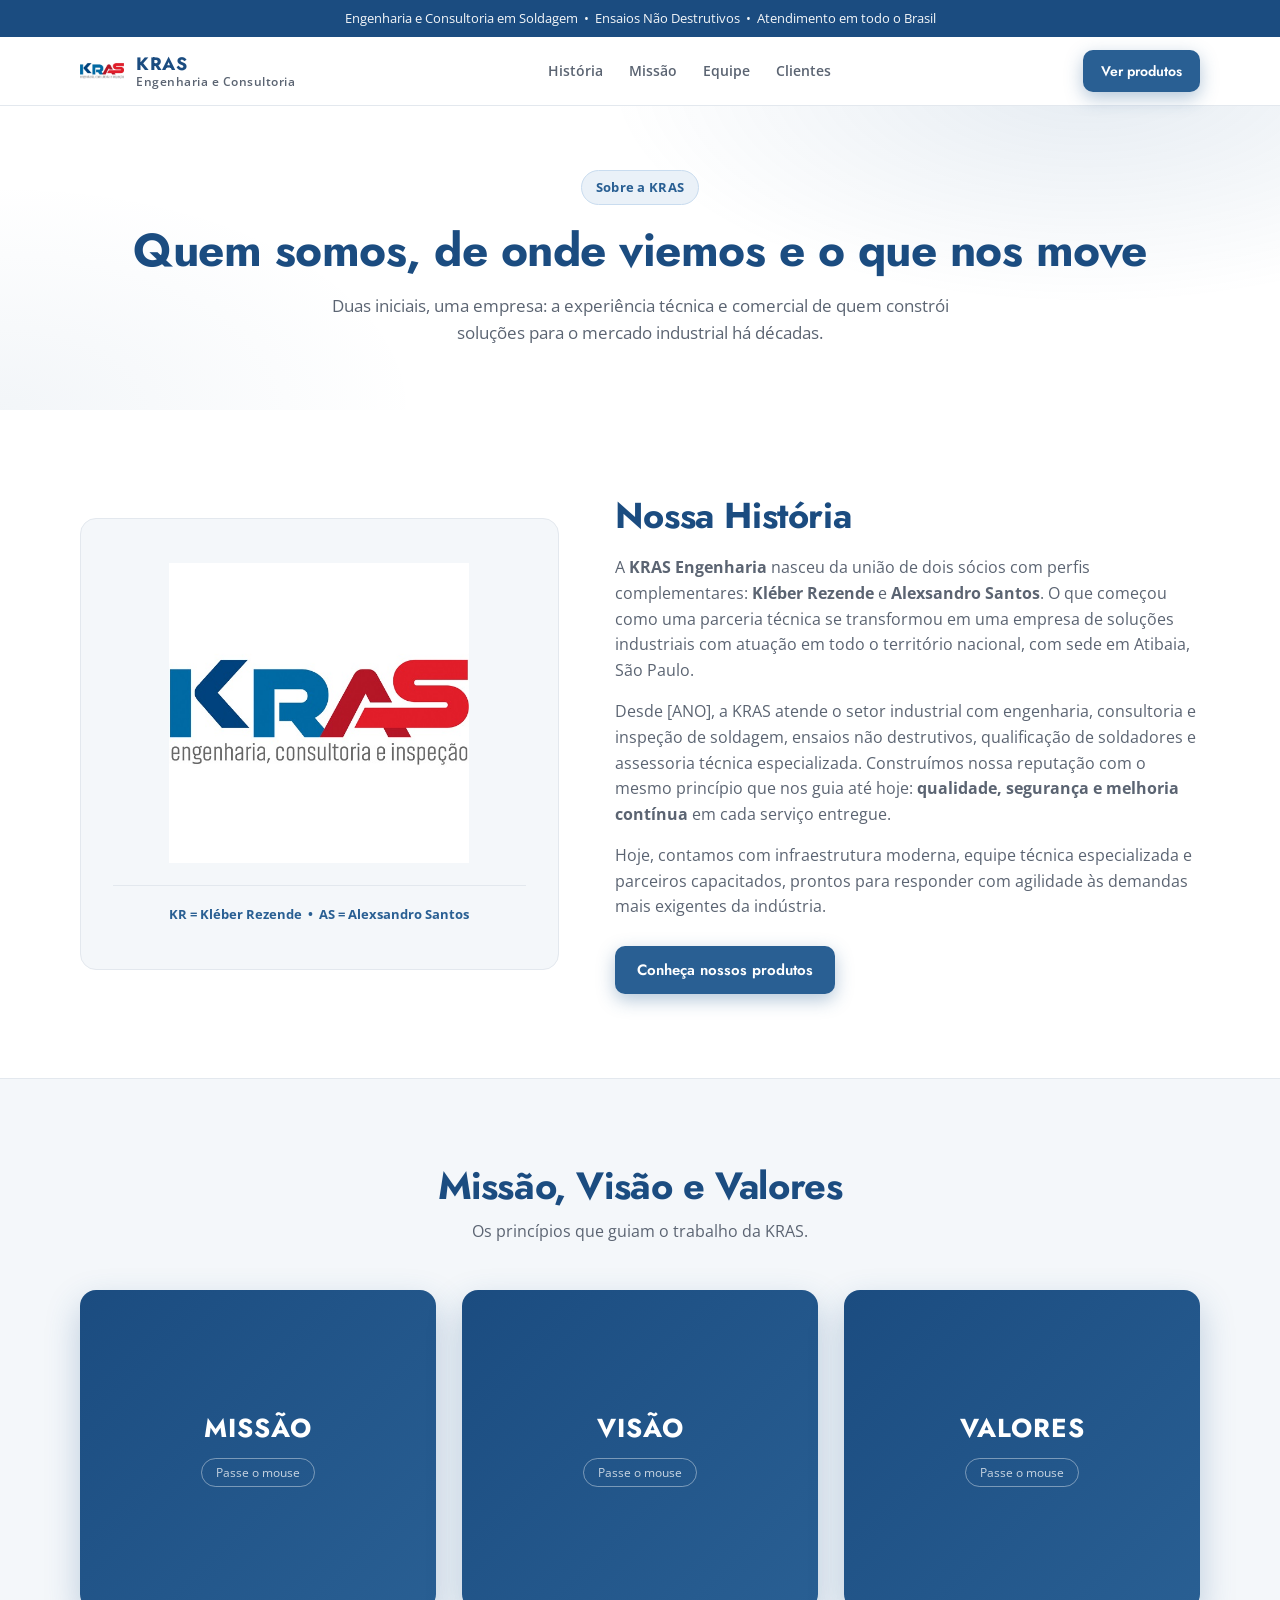
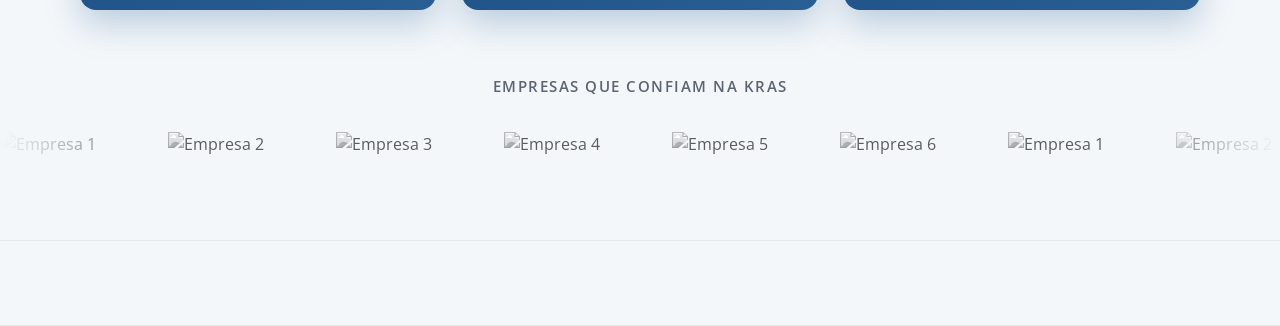
==== sobre.html @ 5ee3676a "Add files via upload" ====
<!DOCTYPE html>
<html lang="pt-BR">
<head>
  <meta charset="UTF-8">
  <meta name="viewport" content="width=device-width, initial-scale=1.0">
  <title>Sobre Nós | KRAS Engenharia</title>
  <link rel="stylesheet" href="sobre.css">
</head>
<body>

  <!-- Barra de anúncio superior -->
  <div class="topbar">
    <p>Engenharia e Consultoria em Soldagem &nbsp;•&nbsp; Ensaios Não Destrutivos &nbsp;•&nbsp; Atendimento em todo o Brasil</p>
  </div>

  <!-- Navegação -->
  <header class="nav">
    <div class="nav-inner">
      <a href="index.html" class="logo">
        <img src="logo.jpg" alt="KRAS" class="logo-img">
        <span class="logo-text">KRAS <span class="logo-sub">Engenharia e Consultoria</span></span>
      </a>
      <nav class="nav-links">
        <a href="#historia">História</a>
        <a href="#missao">Missão</a>
        <a href="#equipe">Equipe</a>
        <a href="#clientes">Clientes</a>
      </nav>
      <a href="index.html" class="btn btn-primary btn-nav">Ver produtos</a>
    </div>
  </header>

  <!-- Cabeçalho da página -->
  <section class="page-hero">
    <div class="container">
      <span class="badge-soft">Sobre a KRAS</span>
      <h1>Quem somos, de onde viemos e o que nos move</h1>
      <p>Duas iniciais, uma empresa: a experiência técnica e comercial de quem constrói soluções para o mercado industrial há décadas.</p>
    </div>
  </section>

  <!-- HISTÓRIA -->
  <section class="section" id="historia">
    <div class="container">
      <div class="historia-grid">
        <div class="historia-logo">
          <img src="logo.jpg" alt="Logo KRAS" class="historia-logo-img">
          <span class="historia-badge">KR = Kléber Rezende &nbsp;•&nbsp; AS = Alexsandro Santos</span>
        </div>
        <div class="historia-texto">
          <h2>Nossa História</h2>
          <!-- EDITAR: substitua o texto abaixo pela versão oficial -->
          <p>
            A <strong>KRAS Engenharia</strong> nasceu da união de dois sócios com perfis complementares:
            <strong>Kléber Rezende</strong> e <strong>Alexsandro Santos</strong>. O que começou como uma
            parceria técnica se transformou em uma empresa de soluções industriais com atuação em todo o
            território nacional, com sede em Atibaia, São Paulo.
          </p>
          <p>
            <!-- EDITAR: informe o ano de fundação no lugar de [ANO] -->
            Desde [ANO], a KRAS atende o setor industrial com engenharia, consultoria e inspeção de soldagem,
            ensaios não destrutivos, qualificação de soldadores e assessoria técnica especializada. Construímos
            nossa reputação com o mesmo princípio que nos guia até hoje: <strong>qualidade, segurança e
            melhoria contínua</strong> em cada serviço entregue.
          </p>
          <p>
            Hoje, contamos com infraestrutura moderna, equipe técnica especializada e parceiros capacitados,
            prontos para responder com agilidade às demandas mais exigentes da indústria.
          </p>
          <a href="index.html" class="btn btn-primary">Conheça nossos produtos</a>
        </div>
      </div>
    </div>
  </section>

  <!-- MISSÃO, VISÃO E VALORES (flip cards SEM ícone) -->
  <section class="section section-alt" id="missao">
    <div class="container">
      <h2 class="section-title">Missão, Visão e Valores</h2>
      <p class="section-sub">Os princípios que guiam o trabalho da KRAS.</p>
      <div class="flip-grid">

        <!-- Card: Missão -->
        <div class="flip-card" tabindex="0">
          <div class="flip-inner">
            <div class="flip-face flip-front">
              <h3>Missão</h3>
              <span class="flip-hint">Passe o mouse</span>
            </div>
            <div class="flip-face flip-back">
              <p>Oferecer soluções confiáveis em engenharia, soldagem e ensaios não destrutivos, com qualidade, segurança e melhoria contínua.</p>
            </div>
          </div>
        </div>

        <!-- Card: Visão -->
        <div class="flip-card" tabindex="0">
          <div class="flip-inner">
            <div class="flip-face flip-front">
              <h3>Visão</h3>
              <span class="flip-hint">Passe o mouse</span>
            </div>
            <div class="flip-face flip-back">
              <p>Ser referência nacional em inspeção e consultoria industrial, reconhecida pela excelência técnica e atendimento ágil.</p>
            </div>
          </div>
        </div>

        <!-- Card: Valores -->
        <div class="flip-card" tabindex="0">
          <div class="flip-inner">
            <div class="flip-face flip-front">
              <h3>Valores</h3>
              <span class="flip-hint">Passe o mouse</span>
            </div>
            <div class="flip-face flip-back">
              <ul>
                <li>Qualidade técnica</li>
                <li>Segurança em primeiro lugar</li>
                <li>Compromisso com o cliente</li>
                <li>Melhoria contínua</li>
              </ul>
            </div>
          </div>
        </div>

      </div>
    </div>
    <!-- CARROSSEL DE LOGOS (loop infinito) -->
<section class="logos" id="clientes">
  <p class="logos-title">Empresas que confiam na KRAS</p>
  <div class="logos-viewport">
    <div class="logos-track">
      <!-- EDITAR: troque cada item pelo logo real -->
      <img src="imagens/logo-parceiro-1.png" alt="Empresa 1">
      <img src="imagens/logo-parceiro-2.png" alt="Empresa 2">
      <img src="imagens/logo-parceiro-3.png" alt="Empresa 3">
      <img src="imagens/logo-parceiro-4.png" alt="Empresa 4">
      <img src="imagens/logo-parceiro-5.png" alt="Empresa 5">
      <img src="imagens/logo-parceiro-6.png" alt="Empresa 6">
      <!-- duplicado para o loop infinito -->
      <img src="imagens/logo-parceiro-1.png" alt="Empresa 1">
      <img src="imagens/logo-parceiro-2.png" alt="Empresa 2">
      <img src="imagens/logo-parceiro-3.png" alt="Empresa 3">
      <img src="imagens/logo-parceiro-4.png" alt="Empresa 4">
      <img src="imagens/logo-parceiro-5.png" alt="Empresa 5">
      <img src="imagens/logo-parceiro-6.png" alt="Empresa 6">
    </div>
  </div>
</section>
  </section>
---- sobre.css ----
/* ===== Cores oficiais KRAS — site: criacaodesitestlg.com.br/kras ===== */
@import url('https://fonts.googleapis.com/css2?family=Jost:wght@400;500;600;700;800&family=Open+Sans:wght@400;500;600;700&display=swap');

:root {
  --azul: #295F93;            /* Azul oficial KRAS */
  --azul-escuro: #1B4C80;     /* Derivado do azul oficial */
  --azul-claro: #eaf1f8;
  --azul-noite: #0F2440;      /* Footer e blocos escuros */
  --fundo: #ffffff;
  --fundo-alt: #f4f7fa;
  --texto: #1f2937;
  --texto-suave: #5b6472;
  --borda: #e3e8ee;
  --radius: 16px;
  --fonte-titulo: 'Jost', sans-serif;
  --fonte-texto: 'Open Sans', sans-serif;
}

* { margin: 0; padding: 0; box-sizing: border-box; }
html { scroll-behavior: smooth; }

body {
  font-family: var(--fonte-texto);
  background: var(--fundo);
  color: var(--texto);
  line-height: 1.6;
}

a { color: inherit; text-decoration: none; }
img { max-width: 100%; display: block; }

h1, h2, h3, h4, h5, h6 {
  font-family: var(--fonte-titulo);
  line-height: 1.2;
  color: var(--azul-escuro);
  font-weight: 700;
}

.container { width: min(1120px, 92%); margin: 0 auto; }

/* ===== Topbar ===== */
.topbar {
  background: var(--azul-escuro);
  text-align: center;
  padding: 8px 16px;
  font-size: 13px;
  color: #ffffff;
}
.topbar p { opacity: .95; }

/* ===== Navegação ===== */
.nav {
  position: sticky;
  top: 0;
  z-index: 50;
  background: rgba(255, 255, 255, .96);
  backdrop-filter: blur(12px);
  border-bottom: 1px solid var(--borda);
}
.nav-inner {
  width: min(1120px, 92%);
  margin: 0 auto;
  display: flex;
  align-items: center;
  justify-content: space-between;
  gap: 16px;
  padding: 12px 0;
}
.logo { display: flex; align-items: center; gap: 12px; }
.logo-img { height: 44px; width: auto; }
.logo-img-sm { height: 34px; }
.logo-text {
  display: flex; flex-direction: column; line-height: 1.15;
  font-family: var(--fonte-titulo);
  font-weight: 700; color: var(--azul-escuro); font-size: 18px; letter-spacing: .5px;
}
.logo-sub { font-size: 11.5px; font-weight: 600; color: var(--texto-suave); font-family: var(--fonte-texto); }
.nav-links { display: flex; gap: 26px; font-size: 14px; color: var(--texto-suave); }
.nav-links a { transition: color .2s; font-weight: 600; }
.nav-links a:hover { color: var(--azul); }

/* ===== Botões (azul oficial — igual ao site de referência) ===== */
.btn {
  display: inline-flex; align-items: center; justify-content: center;
  gap: 8px;
  font-family: var(--fonte-titulo);
  font-weight: 600;
  border-radius: 10px;
  padding: 12px 22px;
  font-size: 15px;
  transition: transform .2s, box-shadow .2s, background .2s;
  cursor: pointer;
  border: none;
}
.btn-primary {
  background: var(--azul);
  color: #ffffff;
  box-shadow: 0 6px 18px rgba(41, 95, 147, .35);
}
.btn-primary:hover {
  background: var(--azul-escuro);
  transform: translateY(-2px);
  box-shadow: 0 10px 24px rgba(41, 95, 147, .45);
}
.btn-lg { padding: 16px 30px; font-size: 16px; }
.btn-nav { padding: 10px 18px; font-size: 14px; }

/* ===== Cabeçalho da página ===== */
.page-hero {
  padding: 64px 0;
  background:
    radial-gradient(800px 380px at 85% -10%, rgba(41, 95, 147, .12), transparent 60%),
    radial-gradient(700px 380px at 0% 100%, rgba(41, 95, 147, .06), transparent 60%);
  text-align: center;
}
.badge-soft {
  display: inline-block;
  background: var(--azul-claro);
  border: 1px solid #c9dcef;
  color: var(--azul);
  padding: 6px 14px;
  border-radius: 999px;
  font-size: 13px;
  font-weight: 700;
  letter-spacing: .3px;
  margin-bottom: 18px;
}
.page-hero h1 {
  font-size: clamp(30px, 4.4vw, 46px);
  font-weight: 700;
  letter-spacing: -.5px;
  margin-bottom: 14px;
}
.page-hero p { color: var(--texto-suave); font-size: 17px; max-width: 640px; margin: 0 auto; }

/* ===== Seções ===== */
.section { padding: 84px 0; }
.section-alt { background: var(--fundo-alt); border-block: 1px solid var(--borda); }
.section-title {
  font-size: clamp(26px, 3.4vw, 38px);
  font-weight: 700;
  text-align: center;
  margin-bottom: 10px;
  letter-spacing: -.4px;
  color: var(--azul-escuro);
}
.section-sub { text-align: center; color: var(--texto-suave); margin-bottom: 46px; font-size: 16px; }

/* ===== História ===== */
.historia-grid {
  display: grid;
  grid-template-columns: .9fr 1.1fr;
  align-items: center;
  gap: 56px;
}
.historia-logo {
  display: flex;
  flex-direction: column;
  align-items: center;
  gap: 22px;
  padding: 44px 32px;
  border: 1px solid var(--borda);
  border-radius: var(--radius);
  background: var(--fundo-alt);
}
.historia-logo-img { width: min(300px, 100%); }
.historia-badge {
  font-size: 13px;
  color: var(--azul);
  font-weight: 700;
  text-align: center;
  border-top: 1px solid var(--borda);
  padding-top: 18px;
  width: 100%;
}
.historia-texto h2 {
  font-size: clamp(26px, 3.2vw, 36px);
  font-weight: 700;
  margin-bottom: 18px;
  letter-spacing: -.4px;
}
.historia-texto p { color: var(--texto-suave); font-size: 16px; margin-bottom: 16px; }
.historia-texto .btn { margin-top: 10px; }

/* ===== Flip Cards (Missão, Visão, Valores — sem ícone) ===== */
.flip-grid {
  display: grid;
  grid-template-columns: repeat(3, 1fr);
  gap: 26px;
}
.flip-card {
  perspective: 1200px;
  height: 320px;
  cursor: pointer;
  outline: none;
}
.flip-inner {
  position: relative;
  width: 100%;
  height: 100%;
  transition: transform .65s cubic-bezier(.4, .2, .2, 1);
  transform-style: preserve-3d;
}
.flip-card:hover .flip-inner,
.flip-card:focus .flip-inner {
  transform: rotateY(180deg);
}
.flip-face {
  position: absolute;
  inset: 0;
  backface-visibility: hidden;
  -webkit-backface-visibility: hidden;
  border-radius: var(--radius);
  display: flex;
  flex-direction: column;
  align-items: center;
  justify-content: center;
  gap: 14px;
  padding: 34px 28px;
  text-align: center;
}
.flip-front {
  background: linear-gradient(135deg, var(--azul-escuro), var(--azul));
  color: #ffffff;
  box-shadow: 0 14px 34px rgba(41, 95, 147, .28);
}
.flip-front h3 {
  color: #ffffff;
  font-size: 26px;
  font-weight: 700;
  text-transform: uppercase;
  letter-spacing: 1px;
}
.flip-hint {
  font-size: 12px;
  color: rgba(255, 255, 255, .75);
  border: 1px solid rgba(255, 255, 255, .4);
  border-radius: 999px;
  padding: 4px 14px;
}
.flip-back {
  background: var(--fundo);
  color: var(--texto);
  border: 1px solid var(--borda);
  transform: rotateY(180deg);
  box-shadow: 0 14px 34px rgba(41, 95, 147, .12);
}
.flip-back p { font-size: 15px; font-weight: 500; }
.flip-back ul { list-style: none; text-align: left; display: flex; flex-direction: column; gap: 8px; font-weight: 600; font-size: 14.5px; }
.flip-back li::before { content: "✔ "; color: var(--azul); font-weight: 800; }

/* ===== Equipe (zig zag) ===== */
.team-list {
  display: flex;
  flex-direction: column;
  gap: 96px;
  max-width: 1080px;
  margin: 0 auto;
}
.team-row {
  display: grid;
  grid-template-columns: 1fr 1fr;
  align-items: center;
  gap: 56px;
}
.row-reverse { direction: rtl; }
.row-reverse > * { direction: ltr; }
.team-media {
  position: relative;
  aspect-ratio: 4 / 3;
  border-radius: 20px;
  padding: 14px;
  display: flex;
  align-items: center;
  justify-content: center;
  transition: transform .3s ease, box-shadow .3s ease;
}
.team-media img {
  width: 100%;
  height: 100%;
  object-fit: cover;
  border-radius: 14px;
  box-shadow: 0 10px 24px rgba(0, 0, 0, .18);
}
.team-media-blue {
  background: linear-gradient(145deg, var(--azul), var(--azul-escuro));
}
.team-media-blue:hover {
  transform: translateY(-8px);
  box-shadow: 0 18px 44px rgba(41, 95, 147, .55);
}
.team-media-red {
  background: linear-gradient(145deg, #d63a46, var(--azul-escuro));
}
.team-media-red:hover {
  transform: translateY(-8px);
  box-shadow: 0 18px 44px rgba(41, 95, 147, .55);
}
.team-media-kras {
  background: linear-gradient(145deg, #1f3a5c, #14283e);
}
.team-media-kras:hover {
  transform: translateY(-8px);
  box-shadow: 0 18px 44px rgba(20, 40, 62, .5);
}
.team-inicial {
  position: absolute;
  top: -16px;
  left: -16px;
  z-index: 3;
  background: var(--azul-escuro);
  color: #ffffff;
  font-weight: 700;
  font-size: 18px;
  letter-spacing: 1px;
  padding: 12px 18px;
  border-radius: 12px;
  box-shadow: 0 8px 20px rgba(41, 95, 147, .3);
}
.team-inicial-kras { background: var(--azul-noite); box-shadow: 0 8px 20px rgba(15, 36, 64, .35); }
.team-texto .team-cargo {
  display: inline-block;
  background: var(--azul-claro);
  color: var(--azul);
  font-size: 12.5px;
  font-weight: 700;
  text-transform: uppercase;
  letter-spacing: .5px;
  border-radius: 999px;
  padding: 6px 14px;
  margin-bottom: 14px;
}
.team-texto h3 { font-size: 28px; font-weight: 700; margin-bottom: 12px; }
.team-texto p { color: var(--texto-suave); font-size: 15.5px; margin-bottom: 12px; }
.team-tags { display: flex; flex-wrap: wrap; gap: 8px; margin-top: 8px; }
.tag {
  background: var(--fundo-alt);
  border: 1px solid var(--borda);
  border-radius: 999px;
  padding: 6px 13px;
  font-size: 13px;
  color: var(--texto);
  font-weight: 600;
}

/* ===== Frase final ===== */
.frase-final {
  background: linear-gradient(135deg, var(--azul-escuro), var(--azul));
  padding: 72px 0;
  text-align: center;
}
.frase-final h2 {
  color: #ffffff;
  font-size: clamp(26px, 3.6vw, 40px);
  font-weight: 700;
  max-width: 820px;
  margin: 0 auto;
  letter-spacing: -.4px;
}

/* ===== Carrossel de logos ===== */
.logos {
  padding: 64px 0;
  border-bottom: 1px solid var(--borda);
}
.logos-title {
  text-align: center;
  color: var(--texto-suave);
  font-size: 15px;
  font-weight: 600;
  text-transform: uppercase;
  letter-spacing: 1.5px;
  margin-bottom: 34px;
}
.logos-viewport {
  overflow: hidden;
  -webkit-mask-image: linear-gradient(90deg, transparent, #000 12%, #000 88%, transparent);
  mask-image: linear-gradient(90deg, transparent, #000 12%, #000 88%, transparent);
}
.logos-track {
  display: flex;
  align-items: center;
  gap: 72px;
  width: max-content;
  animation: logos-scroll 30s linear infinite;
}
.logos-viewport:hover .logos-track { animation-play-state: paused; }
.logos-item {
  flex-shrink: 0;
  font-size: 16px;
  font-weight: 700;
  letter-spacing: 1px;
  color: #9aa7b8;
  white-space: nowrap;
  transition: color .25s;
}
.logos-item:hover { color: var(--azul); }
.logos-item img { height: 44px; width: auto; filter: grayscale(1); opacity: .75; transition: .25s; }
.logos-item img:hover { filter: grayscale(0); opacity: 1; }
@keyframes logos-scroll {
  from { transform: translateX(0); }
  to   { transform: translateX(-50%); }
}

/* ===== CTA ===== */
.cta {
  padding: 80px 0;
  background: var(--fundo-alt);
  border-top: 1px solid var(--borda);
  text-align: center;
}
.cta-inner { width: min(680px, 92%); margin: 0 auto; }
.cta h2 { font-size: clamp(26px, 3.6vw, 38px); font-weight: 700; margin-bottom: 12px; }
.cta p { color: var(--texto-suave); font-size: 16px; margin-bottom: 26px; }

/* ===== Footer ===== */
.footer { background: var(--azul-noite); padding: 30px 0; }
.footer-inner { width: min(1120px, 92%); margin: 0 auto; display: flex; flex-direction: column; gap: 8px; }
.footer-brand { display: flex; align-items: center; gap: 10px; font-weight: 700; letter-spacing: 1px; color: #ffffff; font-family: var(--fonte-titulo); }
.footer-brand .logo-img { filter: brightness(0) invert(1); }
.footer p { color: rgba(255, 255, 255, .65); font-size: 13px; max-width: 640px; }

/* ===== Responsivo ===== */
@media (max-width: 900px) {
  .historia-grid { grid-template-columns: 1fr; gap: 36px; }
  .flip-grid { grid-template-columns: 1fr; max-width: 420px; margin: 0 auto; }
  .team-row { grid-template-columns: 1fr; gap: 30px; }
  .team-list { gap: 64px; }
  .row-reverse { direction: ltr; }
  .row-reverse .team-media { order: -1; }
  .nav-links { display: none; }
  .section { padding: 60px 0; }
}
@media (max-width: 640px) {
  .btn-nav { display: none; }
  .team-row { margin-bottom: 0; }
  .logos-track { gap: 44px; }
}
/* ===== Carrossel de logos (loop infinito) ===== */
.logos {
  padding: 64px 0;
  border-bottom: 1px solid var(--borda);
}
.logos-title {
  text-align: center;
  color: var(--texto-suave);
  font-size: 15px;
  font-weight: 600;
  text-transform: uppercase;
  letter-spacing: 1.5px;
  margin-bottom: 34px;
}
.logos-viewport {
  overflow: hidden;
  -webkit-mask-image: linear-gradient(90deg, transparent, #000 12%, #000 88%, transparent);
  mask-image: linear-gradient(90deg, transparent, #000 12%, #000 88%, transparent);
}
.logos-track {
  display: flex;
  align-items: center;
  gap: 72px;
  width: max-content;
  animation: logos-scroll 30s linear infinite;
}
.logos-viewport:hover .logos-track { animation-play-state: paused; }
.logos-track img {
  height: 44px;
  width: auto;
  flex-shrink: 0;
  filter: grayscale(1);
  opacity: .75;
  transition: .25s;
}
.logos-track img:hover {
  filter: grayscale(0);
  opacity: 1;
}
@keyframes logos-scroll {
  from { transform: translateX(0); }
  to   { transform: translateX(-50%); }
}
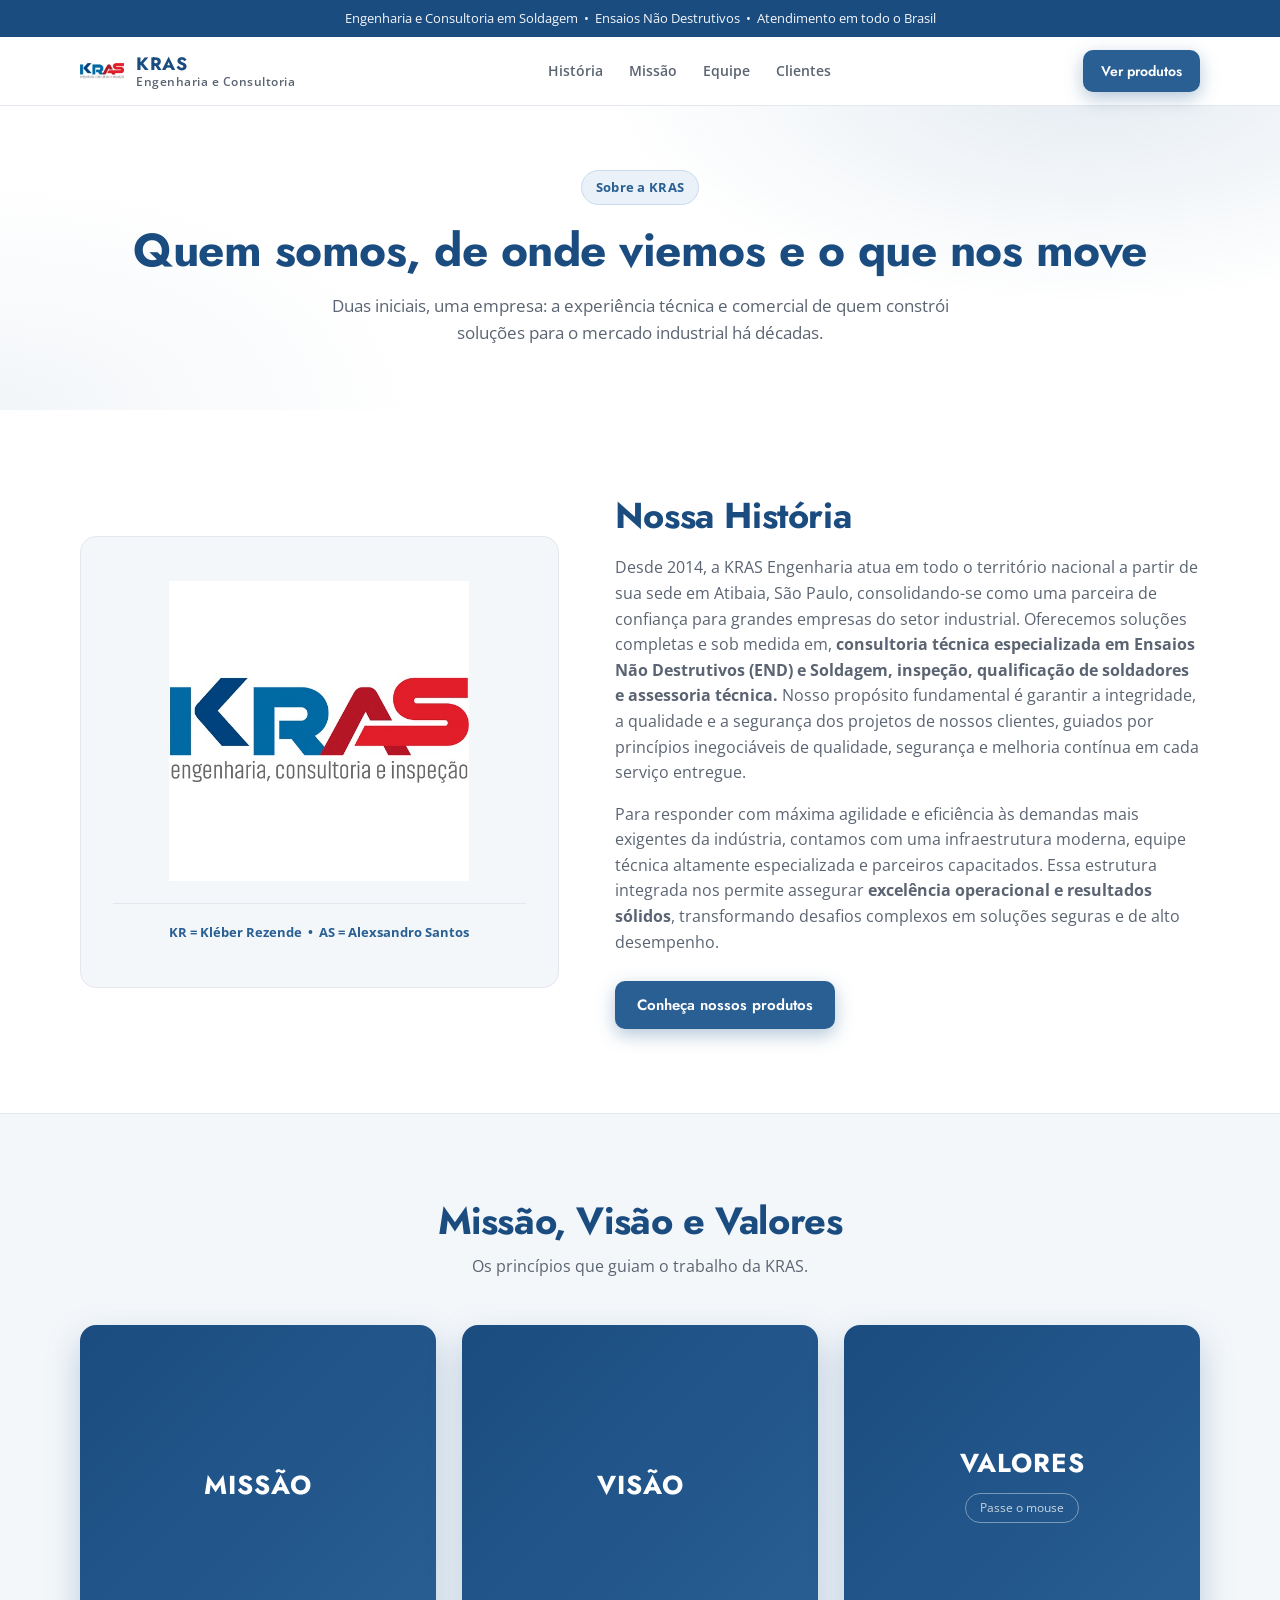
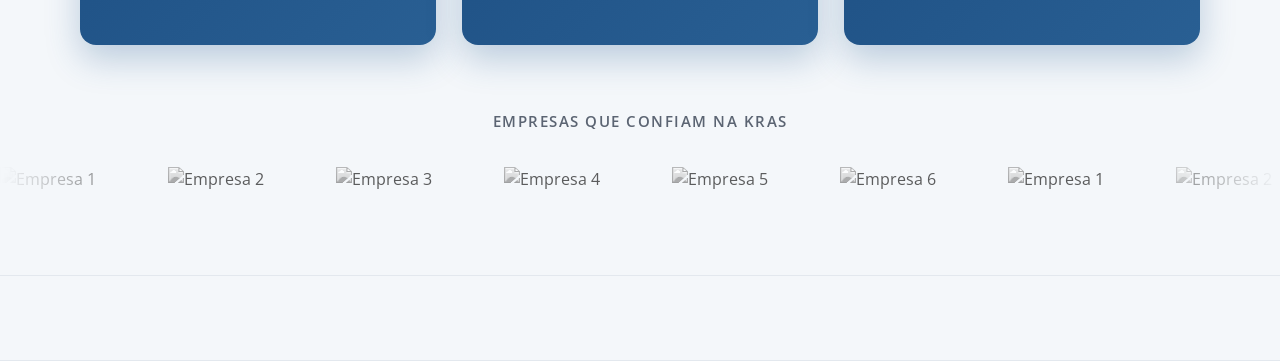
==== commit 72ee98c7: "Add files via upload" ====
--- a/sobre.html
+++ b/sobre.html
@@ -49,23 +49,22 @@
         </div>
         <div class="historia-texto">
           <h2>Nossa História</h2>
-          <!-- EDITAR: substitua o texto abaixo pela versão oficial -->
+          
           <p>
-            A <strong>KRAS Engenharia</strong> nasceu da união de dois sócios com perfis complementares:
-            <strong>Kléber Rezende</strong> e <strong>Alexsandro Santos</strong>. O que começou como uma
-            parceria técnica se transformou em uma empresa de soluções industriais com atuação em todo o
-            território nacional, com sede em Atibaia, São Paulo.
+            Desde 2014, a KRAS Engenharia atua em todo o território nacional a partir de sua sede em Atibaia, São Paulo, 
+            consolidando-se como uma parceira de confiança para grandes empresas do setor industrial. 
+            Oferecemos soluções completas e sob medida em, <strong> consultoria técnica especializada em Ensaios Não Destrutivos (END) e Soldagem,
+            inspeção, qualificação de soldadores e assessoria técnica.</strong>
+            Nosso propósito fundamental é garantir a integridade, a qualidade e a segurança dos 
+            projetos de nossos clientes, guiados por princípios inegociáveis de qualidade, segurança e 
+            melhoria contínua em cada serviço entregue.
           </p>
           <p>
-            <!-- EDITAR: informe o ano de fundação no lugar de [ANO] -->
-            Desde [ANO], a KRAS atende o setor industrial com engenharia, consultoria e inspeção de soldagem,
-            ensaios não destrutivos, qualificação de soldadores e assessoria técnica especializada. Construímos
-            nossa reputação com o mesmo princípio que nos guia até hoje: <strong>qualidade, segurança e
-            melhoria contínua</strong> em cada serviço entregue.
-          </p>
-          <p>
-            Hoje, contamos com infraestrutura moderna, equipe técnica especializada e parceiros capacitados,
-            prontos para responder com agilidade às demandas mais exigentes da indústria.
+            Para responder com máxima agilidade e eficiência às demandas mais exigentes da indústria,
+            contamos com uma infraestrutura moderna, equipe técnica altamente
+            especializada e parceiros capacitados. Essa estrutura integrada nos permite assegurar
+            <strong>excelência operacional e resultados sólidos</strong>, transformando desafios complexos
+            em soluções seguras e de alto desempenho.
           </p>
           <a href="index.html" class="btn btn-primary">Conheça nossos produtos</a>
         </div>
@@ -85,10 +84,10 @@
           <div class="flip-inner">
             <div class="flip-face flip-front">
               <h3>Missão</h3>
-              <span class="flip-hint">Passe o mouse</span>
             </div>
             <div class="flip-face flip-back">
-              <p>Oferecer soluções confiáveis em engenharia, soldagem e ensaios não destrutivos, com qualidade, segurança e melhoria contínua.</p>
+              <p>Fornecer apoio técnico na fabricação e inspeção de produtos industriais que gerem
+                 desenvolvimento com segurança para a indústria e sociedade.</p>
             </div>
           </div>
         </div>
@@ -98,10 +97,10 @@
           <div class="flip-inner">
             <div class="flip-face flip-front">
               <h3>Visão</h3>
-              <span class="flip-hint">Passe o mouse</span>
             </div>
             <div class="flip-face flip-back">
-              <p>Ser referência nacional em inspeção e consultoria industrial, reconhecida pela excelência técnica e atendimento ágil.</p>
+              <p>Ser reconhecida pela indústria nacional como uma solução em engenharia, consultoria, inspeção
+                 em soldagem e ensaios não destrutivos.</p>
             </div>
           </div>
         </div>
@@ -115,10 +114,13 @@
             </div>
             <div class="flip-face flip-back">
               <ul>
-                <li>Qualidade técnica</li>
-                <li>Segurança em primeiro lugar</li>
-                <li>Compromisso com o cliente</li>
-                <li>Melhoria contínua</li>
+    <li> Ética;</li>
+    <li> Profissionalismo;</li>
+    <li> Comprometimento;</li>
+    <li> Foco nos resultados;</li>
+    <li> Foco nas pessoas;</li>
+    <li> Responsabilidade; e</li>
+    <li> Confiança.</li>
               </ul>
             </div>
           </div>
--- a/sobre.css
+++ b/sobre.css
@@ -471,6 +471,12 @@
   opacity: .75;
   transition: .25s;
 }
+.secao-sobre {
+    background-color: rgba(13, 109, 253, 0.582); /* Um azul subtil com 4% de opacidade */
+    padding: 20px 5px;                         /* Espaçamento interno para dar "respiro" */
+    border-radius: 10px;                        /* Cantos ligeiramente arredondados (opcional) */
+    margin: 14px auto;                          /* Margem para separar dos outros blocos */
+}
 .logos-track img:hover {
   filter: grayscale(0);
   opacity: 1;
